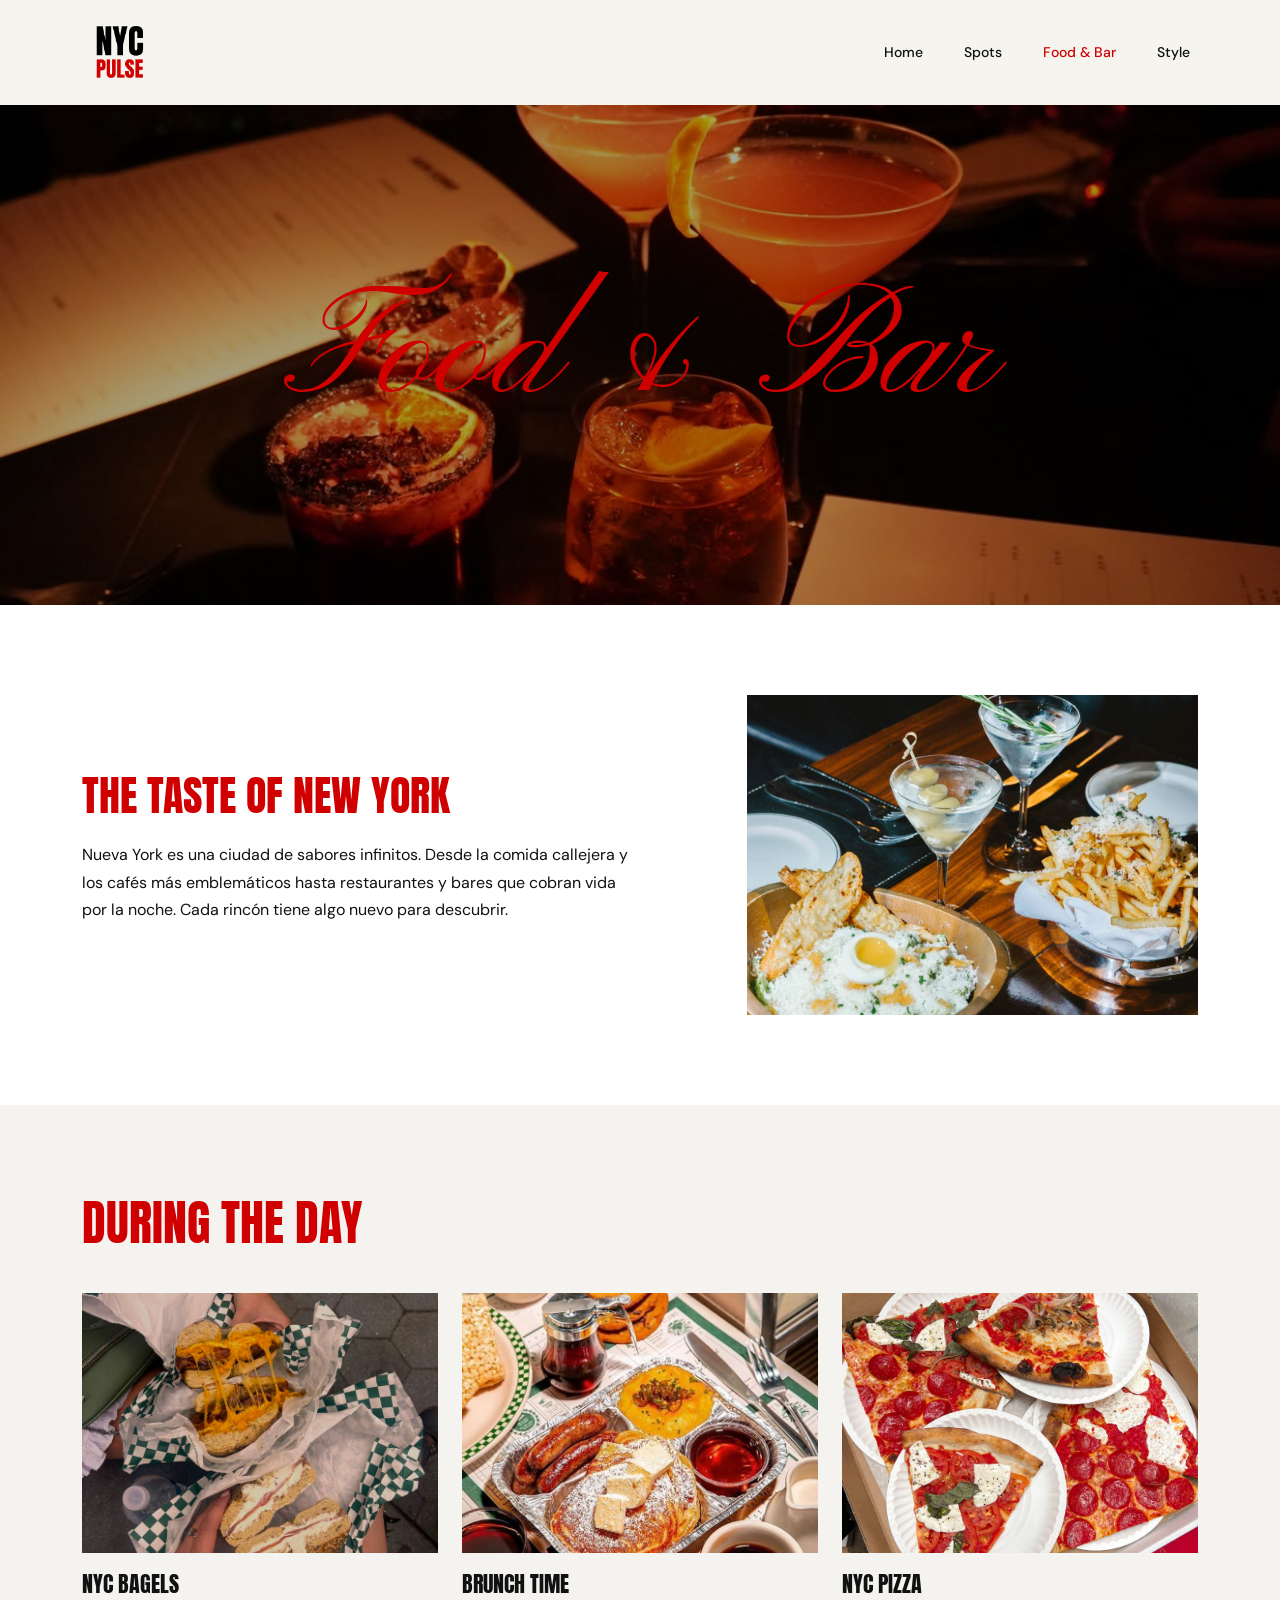
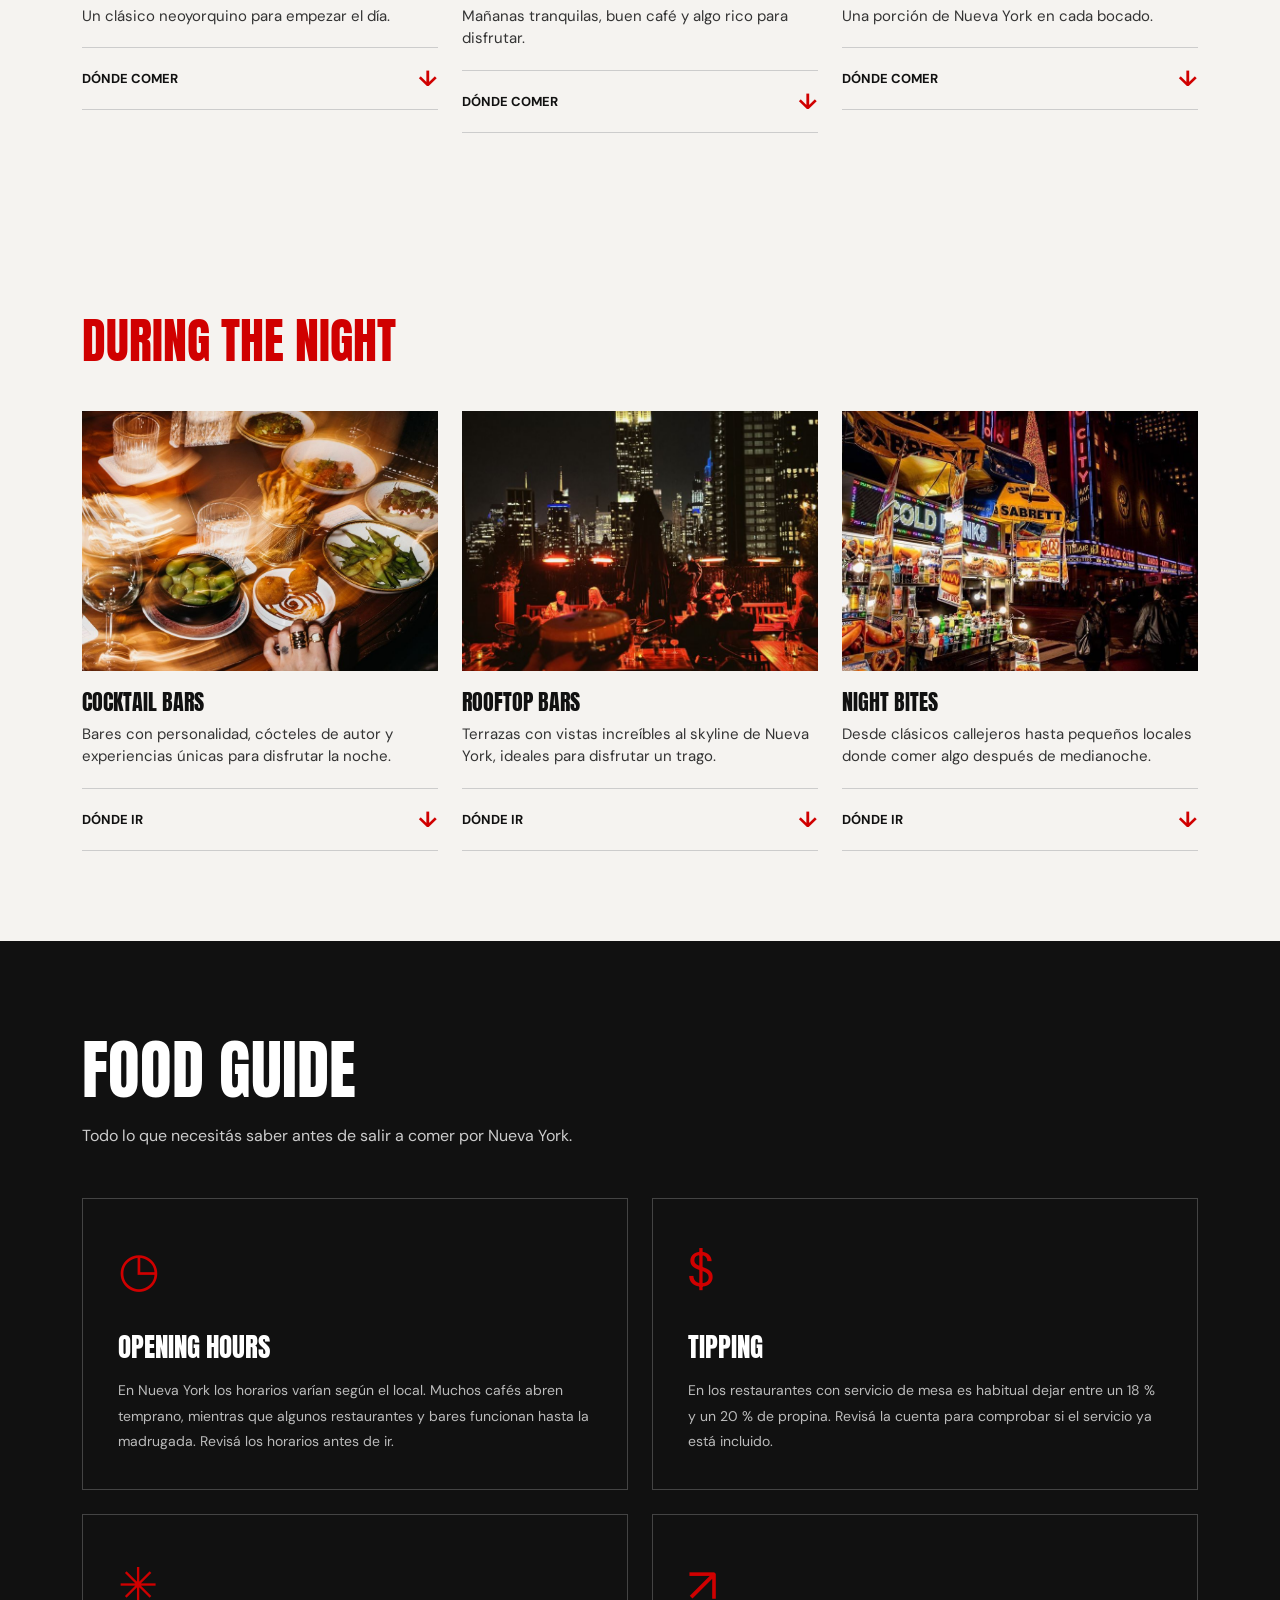
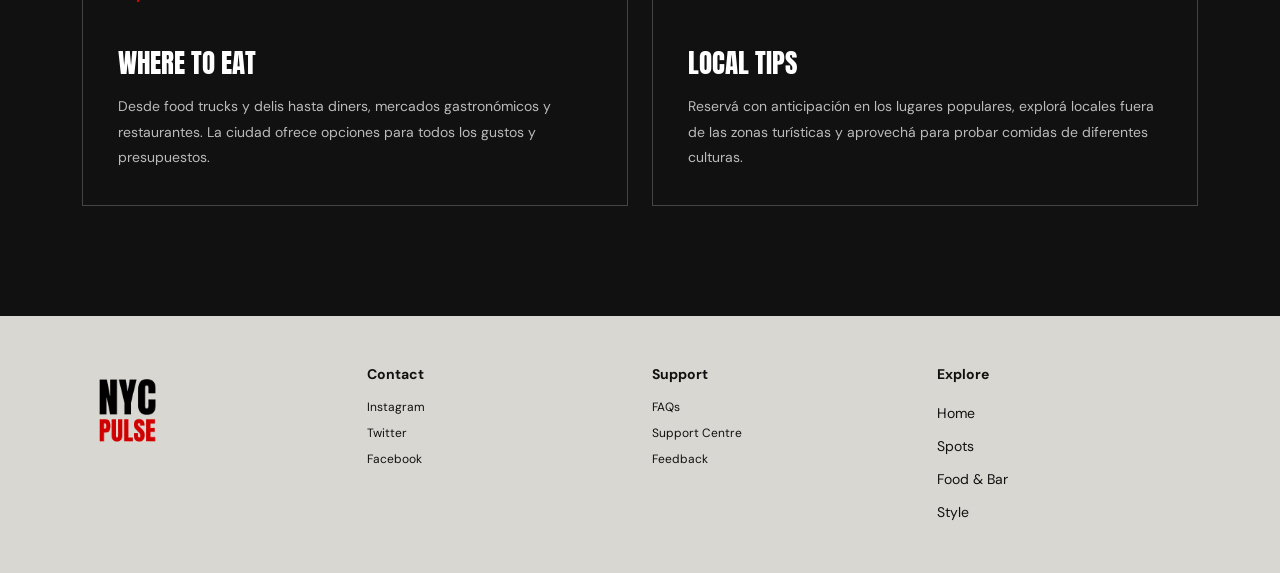
==== food.html @ 11e3bde0 "Primera versión de NYC PULSE 2." ====
<!DOCTYPE html>
<html lang="es">
<head>
    <meta charset="UTF-8">
    <meta name="viewport" content="width=device-width, initial-scale=1.0">
    <title>NYC PULSE | Food & Bar</title>
    
<link
  href="https://cdn.jsdelivr.net/npm/bootstrap@5.3.3/dist/css/bootstrap.min.css"
  rel="stylesheet">

<link rel="preconnect" href="https://fonts.googleapis.com">
<link rel="preconnect" href="https://fonts.gstatic.com" crossorigin>
<link href="https://fonts.googleapis.com/css2?family=Anton&family=DM+Sans:wght@400;500;600;700&family=Pinyon+Script&display=swap" rel="stylesheet">

<link rel="stylesheet" href="css/style.css">

</head>
<body>
    

<header>
    <nav class="navbar navbar-expand-lg navbar-light navbar-nyc">
        <div class="container">

            
            <a class="navbar-brand" href="index.html">
                <img src="imagenes/nyc-logo.png" alt="NYC PULSE" class="logo-nyc">
            </a>

        
            <button class="navbar-toggler" type="button"
                data-bs-toggle="collapse"
                data-bs-target="#menuNYC"
                aria-controls="menuNYC"
                aria-expanded="false"
                aria-label="Abrir menú">

                <span class="navbar-toggler-icon"></span>
            </button>

            
            <div class="collapse navbar-collapse" id="menuNYC">

                <ul class="navbar-nav ms-auto">

                    <li class="nav-item">
                        <a class="nav-link" href="index.html">Home</a>
                    </li>

                    <li class="nav-item">
                      <a class="nav-link" href="spots.html">Spots</a>
                    </li>

                    <li class="nav-item">
                        <a class="nav-link active" aria-current="page" href="food.html">Food & Bar</a>
                    </li>

                    <li class="nav-item">
                        <a class="nav-link" href="style.html">Style</a>
                    </li>

                </ul>

            </div>

        </div>
    </nav>
</header>

<main>
    
<section class="hero-food">

    <div class="hero-food-contenido">

    <h1>Food & Bar</h1>

</div>


</section>

<section class="intro-food">

    <div class="container">

        <div class="row align-items-center">

        
            <div class="col-12 col-md-7">

            
                <h2>THE TASTE OF NEW YORK</h2>

                <p>
                    Nueva York es una ciudad de sabores infinitos.
                    Desde la comida callejera y los cafés más emblemáticos
                    hasta restaurantes y bares que cobran vida por la noche.
                    Cada rincón tiene algo nuevo para descubrir.
                </p>

            </div>

            
            <div class="col-12 col-md-5">

                <img
                    src="imagenes/intro-food.jpg"
                    alt="Gastronomía de Nueva York"
                    class="img-fluid intro-food-imagen"
                >

            </div>

        </div>

    </div>

</section>

<section class="food-dia" id="during-the-day">

    <div class="container">

        <h2>DURING THE DAY</h2>

        <div class="row g-4">

    
            <div class="col-12 col-md-4">
                <article class="food-card">

                    <img src="imagenes/bagels.jpg"
                         alt="Bagel de Nueva York">

                    <h3>NYC BAGELS</h3>

                    <p>Un clásico neoyorquino para empezar el día.</p>
                    <details class="food-desplegable">

                   <summary>
                    DÓNDE COMER
                   <span class="food-flecha">↓</span>
                   </summary>

    <ul>
    <li>
        <a href="spots.html?lat=40.7226&lng=-73.9885#mapa-spots">
            Russ & Daughters
        </a>
    </li>

    <li>
        <a href="spots.html?lat=40.7563&lng=-73.9708#mapa-spots">
            Ess-a-Bagel
        </a>
    </li>

    <li>
        <a href="spots.html?lat=40.7281&lng=-73.9819#mapa-spots">
            Tompkins Square Bagels
        </a>
    </li>
    </ul>

</details>

                </article>
            </div>

        
            <div class="col-12 col-md-4">
                <article class="food-card">

                    <img src="imagenes/brunch.jpg"
                         alt="Brunch en Nueva York">

                    <h3>BRUNCH TIME</h3>

                    <p>Mañanas tranquilas, buen café y algo rico para disfrutar.</p>
                    <details class="food-desplegable">

    <summary>
        DÓNDE COMER
        <span class="food-flecha">↓</span>
    </summary>

    <ul>
    <li>
        <a href="spots.html?lat=40.7141&lng=-73.9874#mapa-spots">
            Clinton St. Baking Company
        </a>
    </li>

    <li>
        <a href="spots.html?lat=40.7229&lng=-73.9973#mapa-spots">
            Jack's Wife Freda
        </a>
    </li>

    <li>
        <a href="spots.html?lat=40.7744&lng=-73.9634#mapa-spots">
            Sarabeth's
        </a>
    </li>
</ul>    

</details>

                </article>
            </div>

            
            <div class="col-12 col-md-4">
                <article class="food-card">

                    <img src="imagenes/food-home.jpg"
                         alt="Pizza de Nueva York">

                    <h3>NYC PIZZA</h3>

                    <p>Una porción de Nueva York en cada bocado.</p>
                    <details class="food-desplegable">

    <summary>
        DÓNDE COMER
        <span class="food-flecha">↓</span>
    </summary>

    <ul>
    <li>
        <a href="spots.html?lat=40.7306&lng=-74.0021#mapa-spots">
            Joe's Pizza
        </a>
    </li>

    <li>
        <a href="spots.html?lat=40.7231&lng=-73.9945#mapa-spots">
            Prince Street Pizza
        </a>
    </li>

    <li>
        <a href="spots.html?lat=40.6818&lng=-73.9968#mapa-spots">
            Lucali
        </a>
    </li>
</ul>

</details>

                </article>
            </div>

        </div>

    </div>

</section>

<section class="food-noche">

    <div class="container">

        <h2>DURING THE NIGHT</h2>

        <div class="row g-4">

        
            <div class="col-12 col-md-4">
                <article class="food-card">

                    <img src="imagenes/coctel.jpg"
                         alt="Bar de cócteles en Nueva York">

                    <h3>COCKTAIL BARS</h3>

                    <p>Bares con personalidad, cócteles de autor
                        y experiencias únicas para disfrutar la noche.</p>
                        <details class="food-desplegable">
    <summary>
        DÓNDE IR
        <span class="food-flecha">↓</span>
    </summary>

    <ul>
        <li>
            <a href="spots.html?lat=40.7258&lng=-73.9847#mapa-spots">
                Death & Co
            </a>
        </li>

        <li>
            <a href="spots.html?lat=40.7336&lng=-74.0063#mapa-spots">
                Employees Only
            </a>
        </li>

        <li>
            <a href="spots.html?lat=40.7188&lng=-73.9905#mapa-spots">
                Attaboy
            </a>
        </li>
    </ul>
</details>

                </article>
            </div>

            
            <div class="col-12 col-md-4">
                <article class="food-card">

                    <img src="imagenes/rooftop.jpg"
                         alt="Rooftop de Nueva York">

                    <h3>ROOFTOP BARS</h3>

                    <p>Terrazas con vistas increíbles al skyline
                        de Nueva York, ideales para disfrutar un trago.</p>
                        <details class="food-desplegable">
    <summary>
        DÓNDE IR
        <span class="food-flecha">↓</span>
    </summary>

    <ul>
        <li>
            <a href="spots.html?lat=40.7442&lng=-73.9887#mapa-spots">
                230 Fifth
            </a>
        </li>

        <li>
            <a href="spots.html?lat=40.7645&lng=-73.9950#mapa-spots">
                The Press Lounge
            </a>
        </li>

        <li>
            <a href="spots.html?lat=40.7221&lng=-73.9598#mapa-spots">
                Westlight
            </a>
        </li>
    </ul>
</details>

                </article>
            </div>

        
            <div class="col-12 col-md-4">
                <article class="food-card">

                    <img src="imagenes/foodnight.jpg"
                         alt="Comida nocturna en Nueva York">

                    <h3>NIGHT BITES</h3>

                    <p>Desde clásicos callejeros hasta pequeños locales
                        donde comer algo después de medianoche.</p>
                        <details class="food-desplegable">
    <summary>
        DÓNDE IR
        <span class="food-flecha">↓</span>
    </summary>

    <ul>
        <li>
            <a href="spots.html?lat=40.7223&lng=-73.9874#mapa-spots">
                Katz's Delicatessen
            </a>
        </li>

        <li>
            <a href="spots.html?lat=40.7290&lng=-73.9861#mapa-spots">
                Veselka
            </a>
        </li>

        <li>
            <a href="spots.html?lat=40.7641&lng=-73.9895#mapa-spots">
                Empanada Mama
            </a>
        </li>
    </ul>
</details>

                </article>
            </div>

        </div>

    </div>

</section>

<section class="food-guia">

    <div class="container">
        <h2>FOOD GUIDE</h2>

        <p class="food-guia-intro">
            Todo lo que necesitás saber antes de salir a comer
            por Nueva York.
        </p>

        <div class="row g-4">

            
            <div class="col-12 col-md-6">
                <article class="food-guia-card">

                    <span class="food-guia-icono">◷</span>

                    <h3>OPENING HOURS</h3>

                    <p>
                        En Nueva York los horarios varían según el local.
                        Muchos cafés abren temprano, mientras que algunos
                        restaurantes y bares funcionan hasta la madrugada.
                        Revisá los horarios antes de ir.
                    </p>

                </article>
            </div>

            
            <div class="col-12 col-md-6">
                <article class="food-guia-card">

                    <span class="food-guia-icono">$</span>

                    <h3>TIPPING</h3>

                    <p>
                        En los restaurantes con servicio de mesa es habitual
                        dejar entre un 18 % y un 20 % de propina.
                        Revisá la cuenta para comprobar si el servicio
                        ya está incluido.
                    </p>

                </article>
            </div>

            
            <div class="col-12 col-md-6">
                <article class="food-guia-card">

                    <span class="food-guia-icono">✳</span>

                    <h3>WHERE TO EAT</h3>

                    <p>
                        Desde food trucks y delis hasta diners,
                        mercados gastronómicos y restaurantes.
                        La ciudad ofrece opciones para todos
                        los gustos y presupuestos.
                    </p>

                </article>
            </div>

            
            <div class="col-12 col-md-6">
                <article class="food-guia-card">

                    <span class="food-guia-icono">↗</span>

                    <h3>LOCAL TIPS</h3>

                    <p>
                        Reservá con anticipación en los lugares populares,
                        explorá locales fuera de las zonas turísticas
                        y aprovechá para probar comidas de diferentes
                        culturas.
                    </p>

                </article>
            </div>

        </div>

    </div>

</section>

</main>

<footer class="footer-nyc">

    <div class="container">

        <div class="row">

        
            <div class="col-12 col-md-3">
                <img src="imagenes/nyc-logo.png"
                     alt="NYC PULSE"
                     class="footer-logo">
            </div>
        
            
            <div class="col-6 col-md-3">
                <h4>Contact</h4>
                <p>
                <a href="https://www.instagram.com/"
                 target="_blank"
                 rel="noopener noreferrer">Instagram</a>
                </p>
                <p>Twitter</p>
                <p>Facebook</p>
            </div>

            
            <div class="col-6 col-md-3">
                <h4>Support</h4>
                <p>FAQs</p>
                <p>Support Centre</p>
                <p>Feedback</p>
            </div>
            <div class="col-6 col-md-3">

                <h4>Explore</h4>

                <nav class="footer-menu">
                    <a href="index.html">Home</a>
                    <a href="spots.html">Spots</a>
                    <a href="food.html">Food & Bar</a>
                    <a href="style.html">Style</a>
                </nav>

            </div>

        </div>


</footer>
<script src="https://cdn.jsdelivr.net/npm/bootstrap@5.3.3/dist/js/bootstrap.bundle.min.js"></script>
<script>
function marcarBarrio(latitud, longitud) {
    const mapa = document.getElementById('mapa-nyc');

    mapa.src = 'https://maps.google.com/maps?q='
        + latitud + ',' + longitud
        + '&z=13&output=embed';
}
</script>
</body>
</html>
---- css/style.css ----
:root {
    --rojo: #D00000;
    --negro: #111111;
    --blanco: #F5F4EF;
    --gris: #777777;
}



body {
    background-color: var(--blanco);
    color: var(--negro);
    margin: 0;
    padding: 0;
    font-family: 'DM Sans', sans-serif;
}


h1, h2, h3 {
    font-family: 'Anton', sans-serif;
    text-transform: uppercase;
}

.titulo-script {
    font-family: 'Pinyon Script', cursive;
    font-weight: 400;
}


p {
    font-family: 'DM Sans', sans-serif;
}


.navbar-nyc {
    background-color: var(--blanco);
    padding: 10px 0;
}



.logo-nyc {
    width: 75px;
    height: auto;
    display: block;
}



.navbar-nyc .nav-link {
    font-family: 'DM Sans', sans-serif;
    font-size: 14px;
    font-weight: 500;
    color: var(--negro);
    margin-left: 25px;
}



.navbar-nyc .nav-link.active {
    color: var(--rojo);
}



.navbar-nyc .nav-link:hover {
    color: var(--rojo);
}


.hero-home {
    width: 100%;
    height: 500px;
    overflow: hidden;
    position: relative;
}

.hero-imagen {
    width: 100%;
    height: 100%;
    object-fit: cover;
    display: block;
}


.hero-titulo {
    position: absolute;
    top: 50%;
    left: 50%;
    transform: translate(-50%, -50%);

    font-family: 'Pinyon Script', cursive;
    font-size: clamp(65px, 12vw, 180px);
    font-weight: 400;
    text-transform: none;

    color: var(--rojo);
    white-space: nowrap;
    margin: 0;
    z-index: 2;
}


.intro-home {
    background-color: #F5F4EF;
    padding: 60px 0;
}

.intro-titulo {
    font-family: 'Anton', sans-serif;
    color: var(--rojo);
    font-size: clamp(42px, 5vw, 76px);
    line-height: 1.05;
    letter-spacing: -1px;
    margin-bottom: 30px;
}


.intro-subtitulo {
    color: #111111;
    font-size: 24px;
}

.intro-texto {
    color: #111111;
    font-size: 16px;
}


.explore-home {
    padding: 70px 0 100px;
    background-color: var(--blanco);
}



.explore-titulo {
    font-family: 'Anton', sans-serif;
    font-size: clamp(40px, 5vw, 70px);
    color: var(--rojo);
    text-align: center;
    margin-bottom: 40px;
}



.explore-card {
    display: block;
    position: relative;
    width: 100%;
    height: 350px;
    overflow: hidden;
    text-decoration: none;
}



.explore-card img {
    width: 100%;
    height: 100%;
    object-fit: cover;
    display: block;
    transition: transform 0.4s ease;
}



.explore-card::after {
    content: "";
    position: absolute;
    inset: 0;
    background: linear-gradient(
        to top,
        rgba(0, 0, 0, 0.65),
        transparent 65%
    );
}



.explore-info {
    position: absolute;
    bottom: 20px;
    left: 20px;
    right: 20px;
    z-index: 2;
    color: white;
}

.explore-info h3 {
    font-family: 'Anton', sans-serif;
    font-size: 30px;
    color: white;
    margin-bottom: 5px;
}

.explore-info span {
    font-family: 'DM Sans', sans-serif;
    font-size: 14px;
    color: white;
}



.explore-card:hover img {
    transform: scale(1.05);
}



.footer-nyc {
    background-color: #D9D7D2;
    color: #111111;
    padding: 50px 0;
}




.footer-logo {
    width: 90px;
    height: auto;
    display: block;
}



.footer-nyc h4 {
    font-family: 'DM Sans', sans-serif;
    font-size: 14px;
    font-weight: 700;
    color: #111111;
    margin-bottom: 15px;
    text-transform: none;
}



.footer-nyc p {
    font-family: 'DM Sans', sans-serif;
    font-size: 12px;
    color: #111111;
    margin-bottom: 8px;
}

.footer-nyc .footer-menu {
    display: flex;
    flex-direction: column;
    align-items: flex-start;
    gap: 12px;
    margin-top: 20px;
}

.footer-nyc .footer-menu a {
    display: block;
    color: #111;
    text-decoration: none;
    font-family: 'DM Sans', sans-serif;
    font-size: 14px;
    transition: color 0.3s ease;
}

.footer-nyc .footer-menu a:hover {
    color: #d00000;
}



@media (max-width: 767px) {

    

    .hero-home {
        height: 300px;
    }

    .hero-titulo {
        font-size: clamp(55px, 15vw, 90px);
        white-space: nowrap;
    }

    

    .intro-home {
        padding: 40px 0;
    }

    .intro-titulo {
        margin-bottom: 20px;
    }


    .explore-home {
        padding: 35px 0 60px;
    }

    .explore-titulo {
        margin-bottom: 25px;
    }

    .explore-card {
        height: 300px;
    }
}



@media (max-width: 767px) {

    .footer-nyc {
        padding: 35px 20px 40px;
    }

    .footer-logo {
        margin-left: -12px;
        margin-bottom: 25px;
    }


.footer-nyc .row > div:not(:first-child) {
    width: 33.333%;
    flex: 0 0 33.333%;
}

.footer-nyc h4 {
    font-size: 13px;
}

.footer-nyc p,
.footer-nyc .footer-menu a {
    font-size: 11px;
    overflow-wrap: break-word;
}

.footer-nyc .footer-menu {
    gap: 12px;
}

}

.footer-nyc p a {
    color: inherit;
    text-decoration: none;
}

.footer-nyc p a:hover {
    color: var(--rojo);
}


.iconicos {
    padding: 80px 0;
    background-color: var(--blanco);
}

.iconicos-titulo {
    font-family: 'Anton', sans-serif;
    font-size: 64px;
    color: var(--rojo);
    line-height: 1;
    margin-bottom: 10px;
}

.iconicos-subtitulo {
    font-family: 'DM Sans', sans-serif;
    font-size: 18px;
    color: var(--negro);
    margin-bottom: 40px;
}



@media (max-width: 768px) {
    .iconicos {
        padding: 50px 0;
    }

    .iconicos-titulo {
        font-size: 42px;
    }

    .iconicos-subtitulo {
        font-size: 16px;
    }
}


.iconicos-card {
    width: 100%;
}

.iconicos-imagen {
    width: 100%;
    aspect-ratio: 4 / 5;
    height: auto;
    object-fit: cover;
    display: block;
    margin-bottom: 12px;
}

.iconicos-card h3 {
    font-family: 'DM Sans', sans-serif;
    font-size: 17px;
    font-weight: 700;
    color: var(--negro);
    margin-bottom: 5px;
}

.iconicos-card p {
    font-family: 'DM Sans', sans-serif;
    font-size: 14px;
    line-height: 1.5;
    color: var(--negro);
    margin-bottom: 0;
}



@media (max-width: 768px) {
    .iconicos-imagen {
        height: 300px;
    }

    .iconicos-card h3 {
        font-size: 16px;
    }
}


.secretos {
    padding: 20px 0 100px;
    background-color: var(--blanco);
}



@media (max-width: 768px) {
    .secretos {
        padding: 20px 0 60px;
    }
}


.barrios {
    padding: 80px 0 100px;
    background-color: #ffffff;
}

.barrios-etiqueta {
    font-family: 'DM Sans', sans-serif;
    font-size: 14px;
    margin-bottom: 10px;
    text-transform: uppercase;
}

.barrios-titulo {
    font-family: 'Anton', sans-serif;
    font-size: 48px;
    color: #d00000;
    text-transform: uppercase;
    margin-bottom: 15px;
}

.barrios-subtitulo {
    font-family: 'DM Sans', sans-serif;
    font-size: 18px;
    margin-bottom: 40px;
}



.barrio-card img {
    width: 100%;
    height: 220px;
    object-fit: cover;
    display: block;
}

.barrio-card h3 {
    font-family: 'DM Sans', sans-serif;
    font-size: 18px;
    font-weight: 700;
    margin-top: 15px;
    margin-bottom: 5px;
}

.barrio-card p {
    font-family: 'DM Sans', sans-serif;
    font-size: 14px;
    margin-bottom: 0;
}



@media (max-width: 768px) {

    .barrios {
        padding: 60px 0;
    }

    .barrios-titulo {
        font-size: 36px;
    }

    .barrio-card img {
        height: 180px;
    }

    .barrio-card p {
    font-size: 13px;
    line-height: 1.5;
}

}


.barrio-card h3 {
    display: flex;
    justify-content: space-between;
    align-items: center;
    width: 100%;
}

.barrio-flecha {
    display: inline-block;
    margin-left: auto;
    font-size: 22px;
    color: #d00000;
    transition: transform 0.3s ease;
}

.barrio-card:hover .barrio-flecha {
    transform: translateX(6px);
}



.mapa-spots {
    padding: 90px 0;
    background-color: #f5f3f0;
}

.mapa-titulo {
    font-family: 'Anton', sans-serif;
    font-size: 48px;
    text-align: left;
    color: #d00000;
    margin-bottom: 50px;
}


.mapa-contenedor {
    width: 100%;
    height: 450px;
    overflow: hidden;
}

.mapa-contenedor iframe {
    width: 100%;
    height: 100%;
    border: none;
}



.mapa-info {
    padding: 10px 20px;
}

.mapa-info h3 {
    font-family: 'Anton', sans-serif;
    font-size: 24px;
    color: #d00000;
    margin-bottom: 15px;
}

.mapa-info ul {
    list-style: none;
    padding: 0;
    margin-bottom: 30px;
}

.mapa-info li {
    font-family: 'DM Sans', sans-serif;
    font-size: 15px;
    color: #111;
    padding: 7px 0;
    border-bottom: 1px solid #ddd;
}



.mapa-info li a {
    font-family: 'DM Sans', sans-serif;
    font-size: 15px;
    color: #111;
    text-decoration: none;
    display: block;
    transition: color 0.3s ease;
}



.mapa-info li a:hover {
    color: #d00000;
    cursor: pointer;
}



html {
    scroll-behavior: smooth;
}


.hero-food {
    width: 100%;
    height: 500px;
    background-image: url('../imagenes/bar.jpg');
    background-size: cover;
    background-position: center;
    display: flex;
    align-items: center;
    position: relative;
}



.hero-food::before {
    content: "";
    position: absolute;
    inset: 0;
    background-color: rgba(0, 0, 0, 0.35);
}



.hero-food .container {
    position: relative;
    z-index: 1;
}

.hero-food-contenido {
    max-width: 600px;
    color: white;
}

.hero-food-subtitulo {
    font-family: 'DM Sans', sans-serif;
    font-size: 14px;
    letter-spacing: 2px;
}

.hero-food h1 {
    position: absolute;
    top: 50%;
    left: 50%;
    transform: translate(-50%, -50%);

    font-family: 'Pinyon Script', cursive;
    font-size: clamp(65px, 12vw, 180px);
    font-weight: 400;
    text-transform: none;

    color: var(--rojo);
    white-space: nowrap;
    margin: 0;
    z-index: 2;
}

.hero-food p {
    font-family: 'DM Sans', sans-serif;
    font-size: 18px;
    line-height: 1.6;
}
/* FOOD & BAR - RESPONSIVE */

@media (max-width: 767px) {
    .hero-food {
        height: 300px;
    }
}


.intro-food {
    padding: 90px 0;
    background-color: #ffffff;
}

.intro-food-subtitulo {
    display: block;
    font-family: 'DM Sans', sans-serif;
    font-size: 12px;
    letter-spacing: 2px;
    color: #d00000;
    margin-bottom: 15px;
}

.intro-food h2 {
    font-family: 'Anton', sans-serif;
    font-size: 42px;
    color:#d00000;
    margin-bottom: 20px;
}

.intro-food p {
    font-family: 'DM Sans', sans-serif;
    font-size: 16px;
    line-height: 1.7;
    max-width: 550px;
}

.intro-food-imagen {
    width: 100%;
    height: 320px;
    object-fit: cover;
}



.food-dia {
    padding: 90px 0;
    background-color: #f5f3f0;
}



.food-seccion-subtitulo {
    display: block;
    font-family: 'DM Sans', sans-serif;
    font-size: 12px;
    letter-spacing: 2px;
    color: #d00000;
    margin-bottom: 12px;
}



.food-dia h2 {
    font-family: 'Anton', sans-serif;
    font-size: 48px;
    color: #d00000;
    margin-bottom: 40px;
}



.food-card {
    width: 100%;
}

.food-card img {
    width: 100%;
    height: 260px;
    object-fit: cover;
    display: block;
}



.food-card h3 {
    font-family: 'Anton', sans-serif;
    font-size: 22px;
    color: #111;
    margin-top: 18px;
    margin-bottom: 8px;
}



.food-card p {
    font-family: 'DM Sans', sans-serif;
    font-size: 15px;
    line-height: 1.5;
    color: #333;
}


.food-desplegable {
    margin-top: 20px;
    border-top: 1px solid #ccc;
    border-bottom: 1px solid #ccc;
}



.food-desplegable summary {
    display: flex;
    justify-content: space-between;
    align-items: center;
    padding: 14px 0;
    font-family: 'DM Sans', sans-serif;
    font-size: 13px;
    font-weight: 700;
    cursor: pointer;
    list-style: none;
}

.food-desplegable summary::-webkit-details-marker {
    display: none;
}



.food-flecha {
    color: #d00000;
    font-size: 22px;
    transition: transform 0.3s ease;
}



.food-desplegable[open] .food-flecha {
    transform: rotate(180deg);
}



.food-desplegable ul {
    list-style: none;
    padding: 0 0 15px;
    margin: 0;
}

.food-desplegable li {
    font-family: 'DM Sans', sans-serif;
    font-size: 14px;
    padding: 8px 0;
    color: #333;
}



.boton-food-mapa {
    display: inline-flex;
    align-items: center;
    justify-content: space-between;
    gap: 25px;
    margin-top: 15px;
    padding: 14px 22px;
    background-color: #d00000;
    color: white;
    font-family: 'DM Sans', sans-serif;
    font-size: 13px;
    font-weight: 700;
    text-decoration: none;
    transition: background-color 0.3s ease;
}

.boton-food-mapa:hover {
    background-color: #111;
    color: white;
}

.boton-food-mapa span {
    font-size: 20px;
}


.food-noche {
    padding: 90px 0;
    background-color: #f5f3f0;
}

.food-noche h2 {
    font-family: 'Anton', sans-serif;
    font-size: 48px;
    color: #d00000;
    margin-bottom: 40px;
}



.food-guia {
    padding: 90px 0 110px;
    background-color: #111;
    color: #fff;
}

.food-guia .food-seccion-subtitulo {
    color: #d00000;
}

.food-guia h2 {
    font-family: 'Anton', sans-serif;
    font-size: clamp(40px, 6vw, 65px);
    color: #fff;
    margin-bottom: 15px;
}

.food-guia-intro {
    font-family: 'DM Sans', sans-serif;
    font-size: 16px;
    color: #ccc;
    margin-bottom: 50px;
}



.food-guia-card {
    height: 100%;
    padding: 35px;
    border: 1px solid #444;
    transition: border-color 0.3s ease,
                transform 0.3s ease;
}

.food-guia-card:hover {
    border-color: #d00000;
    transform: translateY(-5px);
}



.food-guia-icono {
    display: block;
    font-family: 'DM Sans', sans-serif;
    font-size: 48px;
    color: #d00000;
    margin-bottom: 25px;
}



.food-guia-card h3 {
    font-family: 'Anton', sans-serif;
    font-size: 27px;
    color: #fff;
    margin-bottom: 15px;
}



.food-guia-card p {
    font-family: 'DM Sans', sans-serif;
    font-size: 14px;
    line-height: 1.8;
    color: #bbb;
    margin-bottom: 0;
}




.hero-style {
    width: 100%;
    height: 500px;
    position: relative;
    background-image: linear-gradient(
        rgba(0, 0, 0, 0.35),
        rgba(0, 0, 0, 0.35)
    ), url("../imagenes/style-hero1.jpg");

    background-size: cover;
    background-position: center;

    display: flex;
    align-items: center;
    padding: 0%;
}

.hero-style-contenido {
    max-width: 650px;
    color: white;
}

.hero-style-contenido span {
    font-family: 'DM Sans', sans-serif;
    font-size: 13px;
    letter-spacing: 3px;
}

.hero-style-contenido h1 {
   position: absolute;
    top: 50%;
    left: 50%;
    transform: translate(-50%, -50%);

    font-family: 'Pinyon Script', cursive;
    font-size: clamp(65px, 12vw, 180px);
    font-weight: 400;
    text-transform: none;

    color: var(--rojo);
    white-space: nowrap;
    margin: 0;
    z-index: 2;
    .hero-style {
    position: relative;
}
}

.hero-style-contenido p {
    font-family: 'DM Sans', sans-serif;
    font-size: 16px;
    line-height: 1.6;
    max-width: 420px;
}



@media (max-width: 767px) {

    .hero-style {
        height: 300px;
        min-height: 0;
        position: relative;
    }

    .hero-style-contenido h1 {
        position: absolute;
        top: 50%;
        left: 50%;
        transform: translate(-50%, -50%);
        margin: 0;
        z-index: 2;
    }

}

.intro-style {
    padding: 90px 0;
    background-color: #f5f3f0;
}



.style-seccion-subtitulo {
    display: block;
    font-family: 'DM Sans', sans-serif;
    font-size: 12px;
    font-weight: 600;
    letter-spacing: 2px;
    color: #d00000;
    margin-bottom: 25px;
}



.intro-style h2 {
    font-family: 'Anton', sans-serif;
    font-size: clamp(35px, 5vw, 55px);
    line-height: 1.1;
    color: #d00000;
    margin-bottom: 25px;
}



.intro-style p {
    font-family: 'DM Sans', sans-serif;
    font-size: 16px;
    line-height: 1.8;
    color: #333;
    max-width: 550px;
}



.style-intro-img {
    width: 100%;
    height: 320px;
    object-fit: cover;
    display: block;
}



.style-barrios {
    padding: 90px 0;
    background-color: #fff;
}

.style-barrios h2 {
    font-family: 'Anton', sans-serif;
    font-size: clamp(35px, 5vw, 55px);
    color:#d00000;
    margin-bottom: 40px;
}


.style-barrio-card {
    height: 100%;
}

.style-barrio-card img {
    width: 100%;
    height: 320px;
    object-fit: cover;
    display: block;
    margin-bottom: 22px;
    transition: filter 0.3s ease;
}

.style-barrio-card:hover img {
    filter: brightness(0.8);
}



.style-barrio-card h3 {
    font-family: 'Anton', sans-serif;
    font-size: 28px;
    color: #111;
    margin-bottom: 12px;
}



.style-barrio-card p {
    font-family: 'DM Sans', sans-serif;
    font-size: 14px;
    line-height: 1.8;
    color: #444;
    margin-bottom: 0;
}



.style-vintage {
    padding: 90px 0;
    background-color: #f5f3f0;
}


.style-vintage-img {
    width: 100%;
    height: 480px;
    object-fit: cover;
    object-position: center;
    display: block;
}


.style-vintage h2 {
    font-family: 'Anton', sans-serif;
    font-size: 42px;
    color: #d00000;
    margin-bottom: 20px;
}


.style-vintage-intro {
    font-family: 'DM Sans', sans-serif;
    font-size: 15px;
    line-height: 1.7;
    margin-bottom: 30px;
}


.style-vintage-item {
    display: flex;
    gap: 20px;
    padding: 18px 0;
    border-top: 1px solid #ccc;
}

.style-vintage-item > span {
    font-family: 'Anton', sans-serif;
    font-size: 22px;
    color: #d00000;
}

.style-vintage-item h3 {
    font-family: 'Anton', sans-serif;
    font-size: 22px;
    margin-bottom: 8px;
}

.style-vintage-item p {
    font-family: 'DM Sans', sans-serif;
    font-size: 14px;
    line-height: 1.6;
    color: #444;
    margin-bottom: 0;
}


.style-timeline {
    padding: 90px 0 110px;
    background-color: #fff;
}

.style-timeline h2 {
    font-family: 'Anton', sans-serif;
    font-size: clamp(35px, 5vw, 55px);
    color: #d00000;
    margin-bottom: 15px;
}

.style-timeline-intro {
    font-family: 'DM Sans', sans-serif;
    font-size: 16px;
    color: #444;
    margin-bottom: 60px;
}



.timeline-contenedor {
    display: flex;
    justify-content: space-between;
    position: relative;
    gap: 30px;
}



.timeline-contenedor::before {
    content: "";
    position: absolute;
    top: 25px;
    left: 12.5%;
    right: 12.5%;
    height: 2px;
    background-color: #ccc;
}



.timeline-item {
    flex: 1;
    text-align: center;
    position: relative;
}



.timeline-numero {
    width: 50px;
    height: 50px;
    border-radius: 50%;
    background-color: #111;
    color: #fff;

    display: flex;
    align-items: center;
    justify-content: center;

    font-family: 'Anton', sans-serif;
    font-size: 22px;

    margin: 0 auto 25px;
    position: relative;
    z-index: 2;

    transition: background-color 0.3s ease,
                transform 0.3s ease;
}


.timeline-item:hover .timeline-numero {
    background-color: #d00000;
    transform: scale(1.15);
}


.timeline-item h3 {
    font-family: 'Anton', sans-serif;
    font-size: 25px;
    color: #111;
    margin-bottom: 12px;
}



.timeline-item p {
    font-family: 'DM Sans', sans-serif;
    font-size: 14px;
    line-height: 1.7;
    color: #555;
    max-width: 230px;
    margin: 0 auto;
}



@media (max-width: 767px) {

    .timeline-contenedor {
        flex-direction: column;
        gap: 35px;
    }

    .timeline-contenedor::before {
        display: none;
    }

    .timeline-item {
        text-align: left;
    }

    .timeline-numero {
        margin: 0 0 15px;
    }

    .timeline-item p {
        margin: 0;
        max-width: 100%;
    }
}


.style-tips {
    padding: 90px 0 110px;
    background-color: #f5f3f0;
}

.style-tips h2 {
    font-family: 'Anton', sans-serif;
    font-size: clamp(35px, 5vw, 55px);
    color: #d00000;
    margin-bottom: 50px;
}



.style-tip-card {
    height: 100%;
    padding: 35px 25px;
    border-top: 2px solid #111;
    transition: border-color 0.3s ease;
}

.style-tip-card:hover {
    border-color: #d00000;
}



.style-tip-icono {
    display: block;
    font-size: 48px;
    color: #d00000;
    margin-bottom: 25px;
}


.style-tip-card h3 {
    font-family: 'Anton', sans-serif;
    font-size: 25px;
    color: #111;
    margin-bottom: 15px;
}


.style-tip-card p {
    font-family: 'DM Sans', sans-serif;
    font-size: 14px;
    line-height: 1.8;
    color: #444;
    margin-bottom: 0;
}

@media (max-width: 991px) {

    .navbar-nyc .navbar-collapse {
        position: fixed;
        top: 0;
        right: 0;
        left: auto;

        width: 280px;
        max-width: 85vw;
        height: 100dvh;

        background-color: var(--blanco);
        padding: 110px 30px 30px;
        margin: 0;

        z-index: 1050;
        box-shadow: -5px 0 20px rgba(0, 0, 0, 0.15);

        display: block;
        visibility: hidden;
        transform: translateX(100%);
        transition: transform 0.35s ease,
                    visibility 0.35s ease;
    }

    .navbar-nyc .navbar-collapse.show {
        visibility: visible;
        transform: translateX(0);
    }

    .navbar-nyc .navbar-toggler {
        position: relative;
        z-index: 1060;
    }

    .navbar-nyc .navbar-nav {
        flex-direction: column;
        align-items: flex-start;
    }

    .navbar-nyc .nav-link {
        margin-left: 0;
        padding: 15px 0;
        font-size: 17px;
    }
}
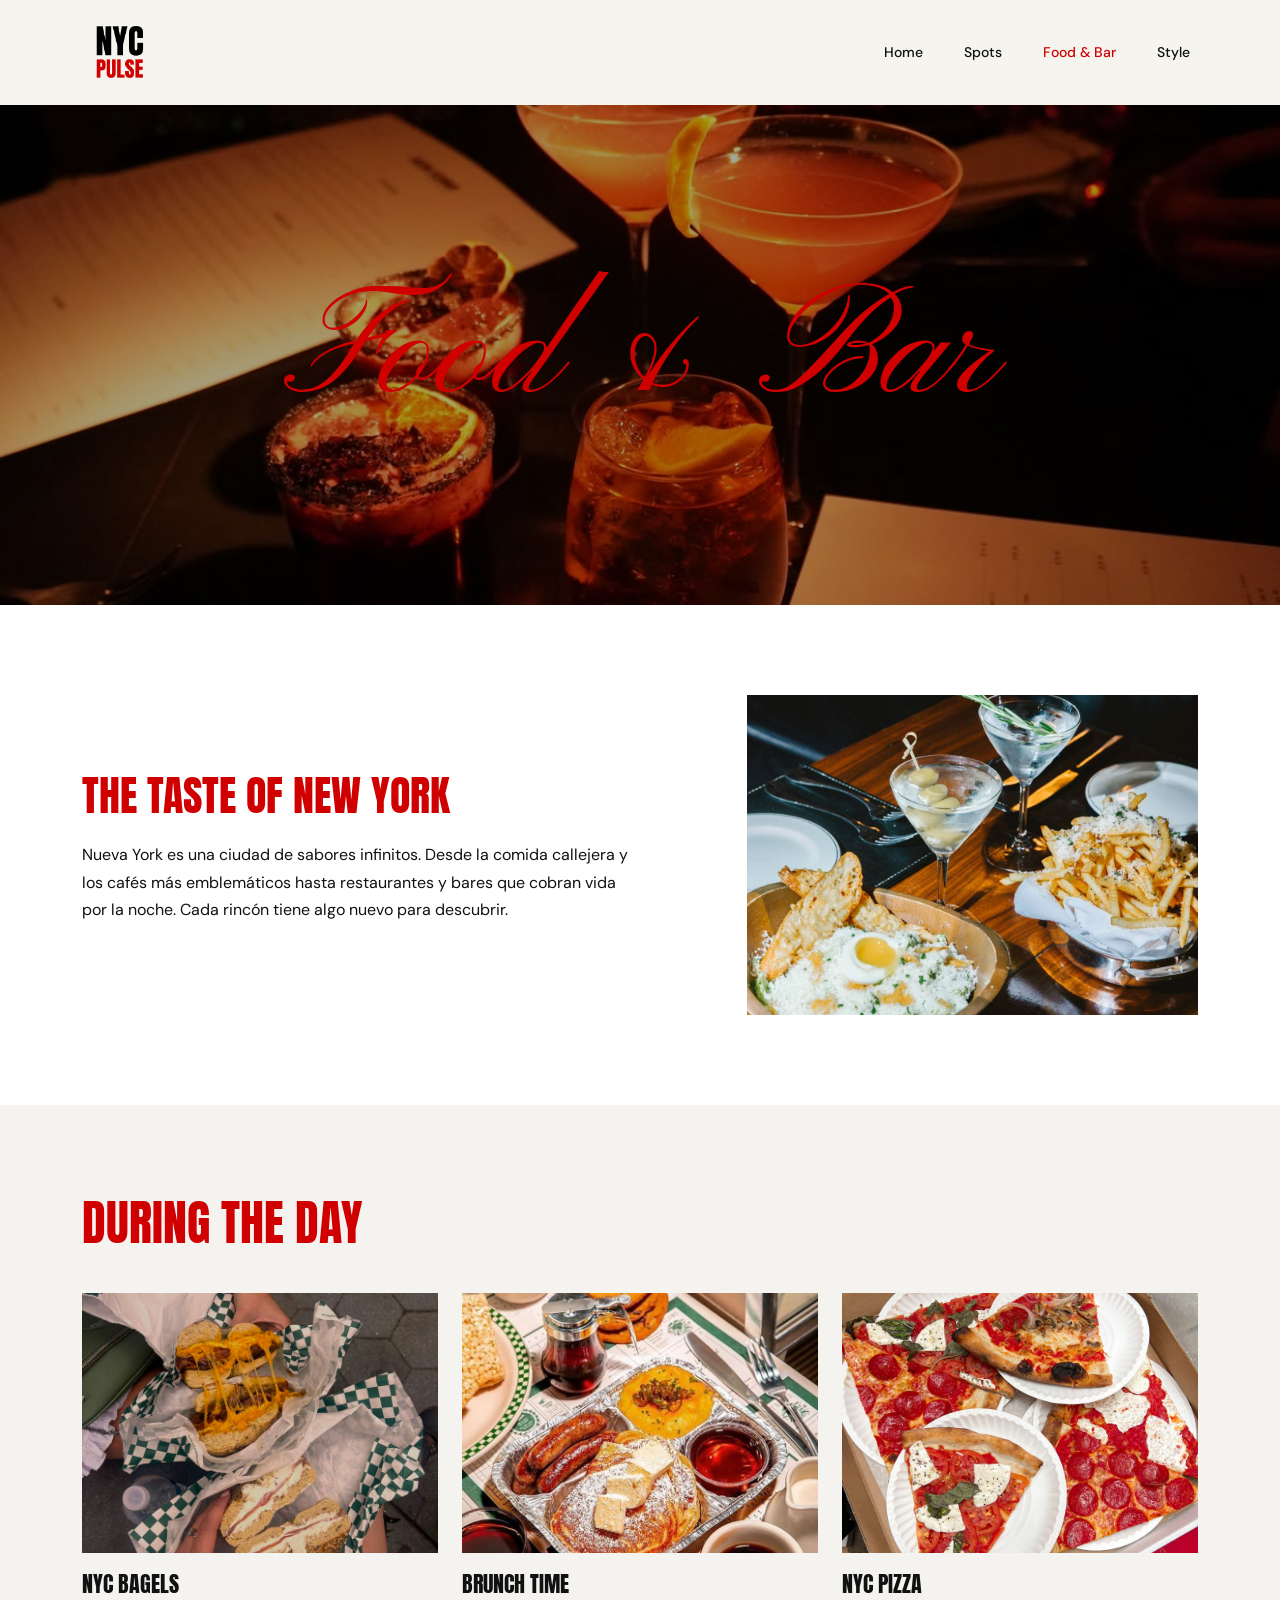
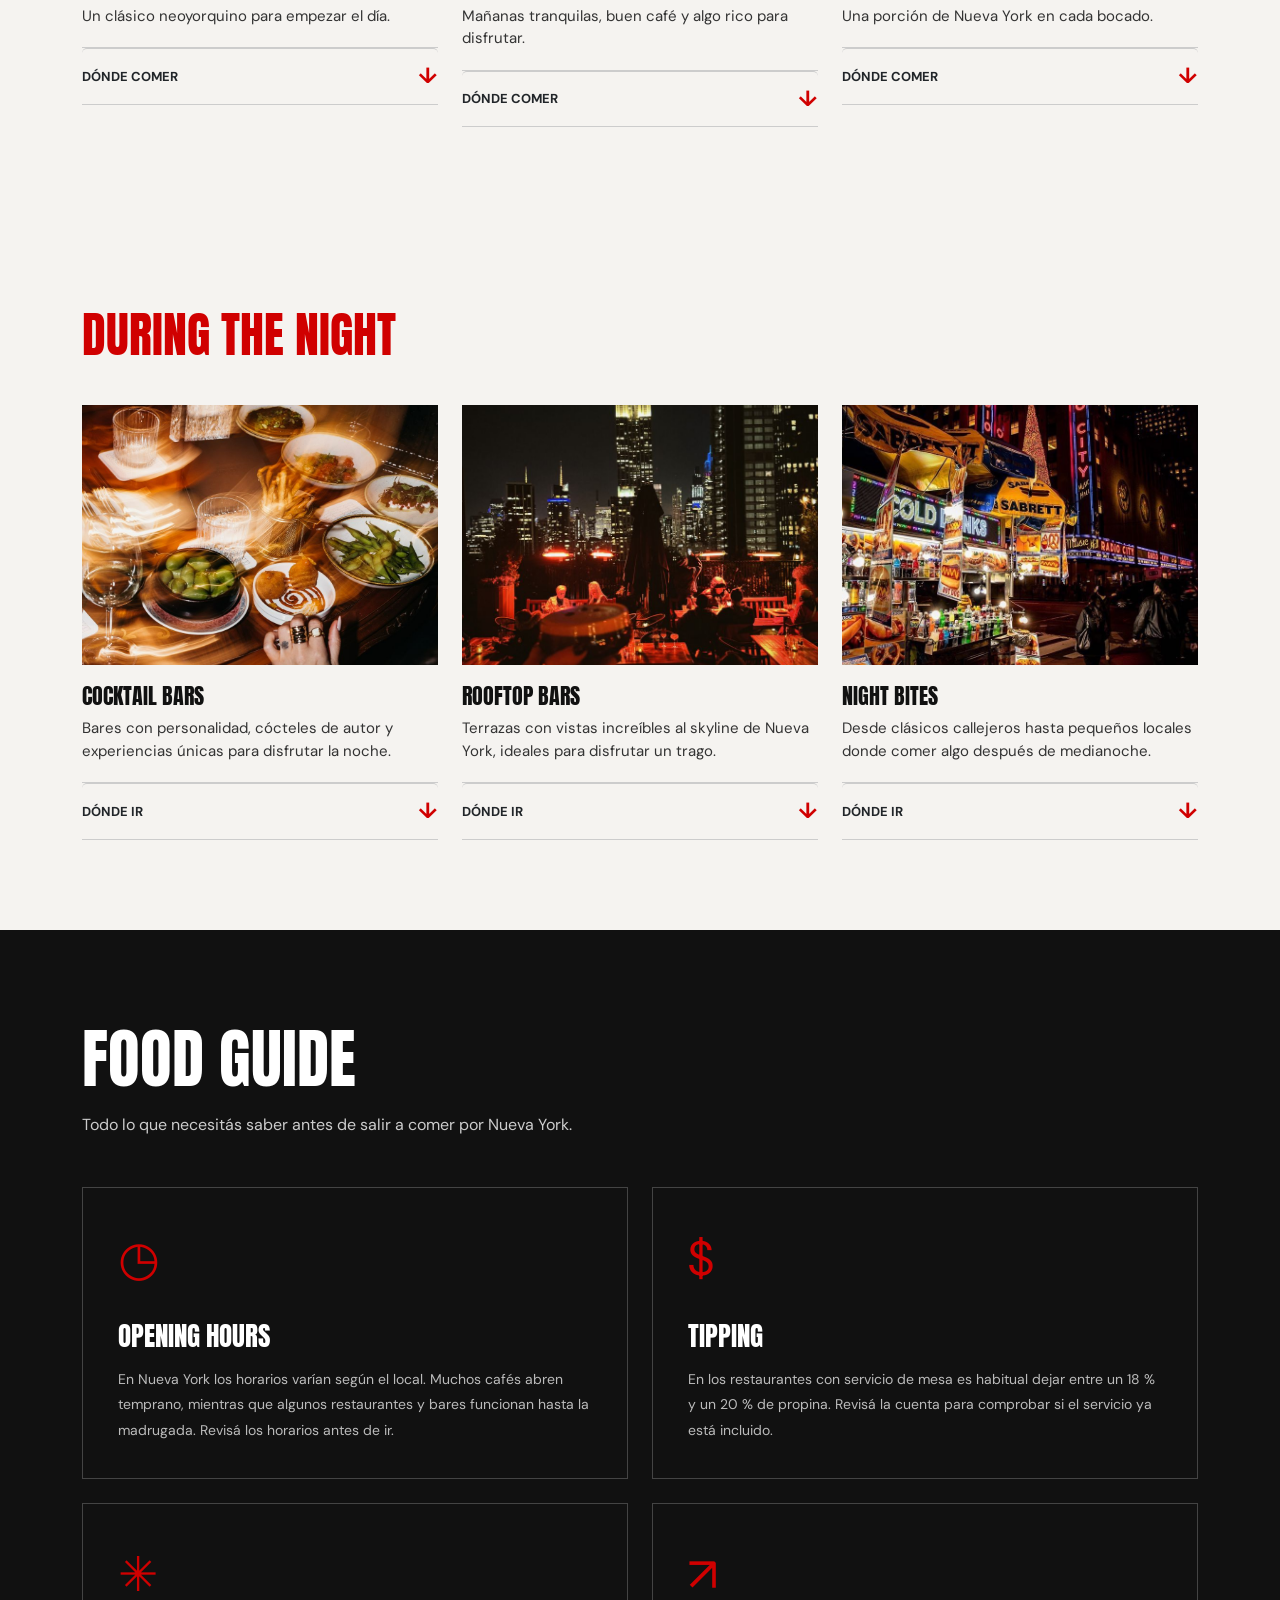
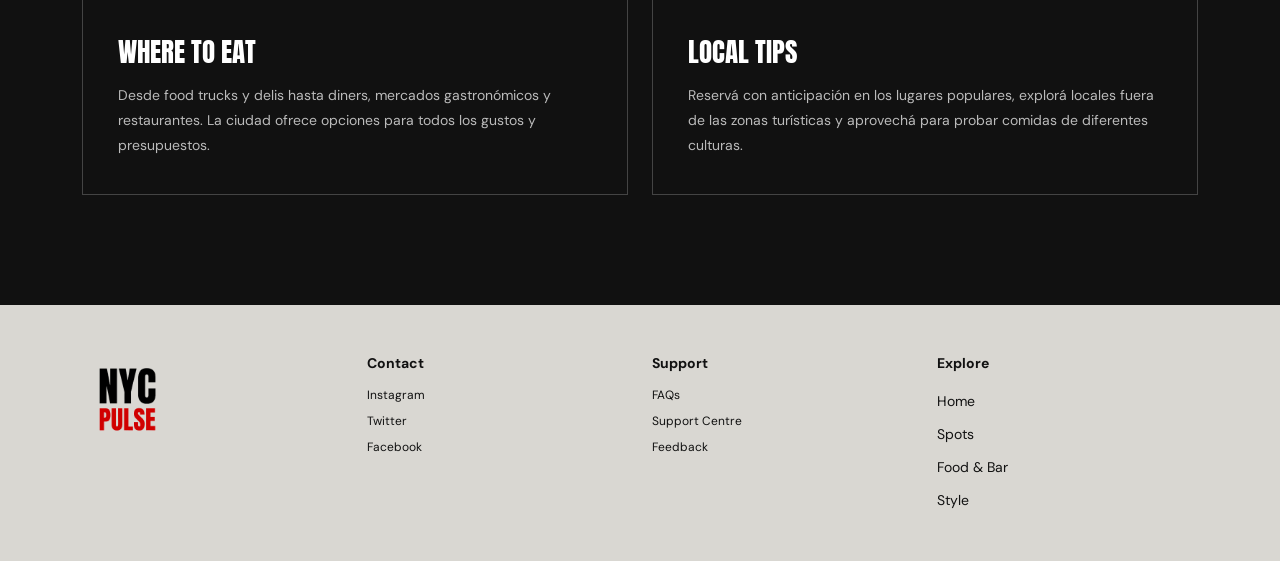
==== commit 07295727: "Actualización final" ====
--- a/food.html
+++ b/food.html
@@ -137,32 +137,48 @@
                     <h3>NYC BAGELS</h3>
 
                     <p>Un clásico neoyorquino para empezar el día.</p>
-                    <details class="food-desplegable">
-
-                   <summary>
-                    DÓNDE COMER
-                   <span class="food-flecha">↓</span>
-                   </summary>
-
-    <ul>
-    <li>
-        <a href="spots.html?lat=40.7226&lng=-73.9885#mapa-spots">
-            Russ & Daughters
-        </a>
-    </li>
-
-    <li>
-        <a href="spots.html?lat=40.7563&lng=-73.9708#mapa-spots">
-            Ess-a-Bagel
-        </a>
-    </li>
-
-    <li>
-        <a href="spots.html?lat=40.7281&lng=-73.9819#mapa-spots">
-            Tompkins Square Bagels
-        </a>
-    </li>
-    </ul>
+                    <div class="accordion food-desplegable" id="accordionBagels">
+    <div class="accordion-item">
+
+        <h4 class="accordion-header">
+            <button class="accordion-button collapsed"
+                    type="button"
+                    data-bs-toggle="collapse"
+                    data-bs-target="#contenidoBagels"
+                    aria-expanded="false"
+                    aria-controls="contenidoBagels">
+                DÓNDE COMER
+                <span class="food-flecha">↓</span>
+            </button>
+        </h4>
+
+        <div id="contenidoBagels"
+             class="accordion-collapse collapse">
+
+            <div class="accordion-body">
+                <ul>
+                    <li>
+                        <a href="spots.html?lat=40.7226&lng=-73.9885#mapa-spots">
+                            Russ & Daughters
+                        </a>
+                    </li>
+                    <li>
+                        <a href="spots.html?lat=40.7563&lng=-73.9708#mapa-spots">
+                            Ess-a-Bagel
+                        </a>
+                    </li>
+                    <li>
+                        <a href="spots.html?lat=40.7281&lng=-73.9819#mapa-spots">
+                            Tompkins Square Bagels
+                        </a>
+                    </li>
+                </ul>
+            </div>
+
+        </div>
+    </div>
+</div>
+
 
 </details>
 
@@ -179,34 +195,49 @@
                     <h3>BRUNCH TIME</h3>
 
                     <p>Mañanas tranquilas, buen café y algo rico para disfrutar.</p>
-                    <details class="food-desplegable">
-
-    <summary>
-        DÓNDE COMER
-        <span class="food-flecha">↓</span>
-    </summary>
-
-    <ul>
-    <li>
-        <a href="spots.html?lat=40.7141&lng=-73.9874#mapa-spots">
-            Clinton St. Baking Company
-        </a>
-    </li>
-
-    <li>
-        <a href="spots.html?lat=40.7229&lng=-73.9973#mapa-spots">
-            Jack's Wife Freda
-        </a>
-    </li>
-
-    <li>
-        <a href="spots.html?lat=40.7744&lng=-73.9634#mapa-spots">
-            Sarabeth's
-        </a>
-    </li>
-</ul>    
-
-</details>
+                   
+<div class="accordion food-desplegable" id="accordionBrunch">
+    <div class="accordion-item">
+
+        <h4 class="accordion-header">
+            <button class="accordion-button collapsed"
+                    type="button"
+                    data-bs-toggle="collapse"
+                    data-bs-target="#contenidoBrunch"
+                    aria-expanded="false"
+                    aria-controls="contenidoBrunch">
+                DÓNDE COMER
+                <span class="food-flecha">↓</span>
+            </button>
+        </h4>
+
+        <div id="contenidoBrunch" class="accordion-collapse collapse">
+            <div class="accordion-body">
+                <ul>
+                    <li>
+                        <a href="spots.html?lat=40.7141&lng=-73.9874#mapa-spots">
+                            Clinton St. Baking Company
+                        </a>
+                    </li>
+
+                    <li>
+                        <a href="spots.html?lat=40.7229&lng=-73.9973#mapa-spots">
+                            Jack's Wife Freda
+                        </a>
+                    </li>
+
+                    <li>
+                        <a href="spots.html?lat=40.7744&lng=-73.9634#mapa-spots">
+                            Sarabeth's
+                        </a>
+                    </li>
+                </ul>
+            </div>
+        </div>
+
+    </div>
+</div>
+
 
                 </article>
             </div>
@@ -221,34 +252,49 @@
                     <h3>NYC PIZZA</h3>
 
                     <p>Una porción de Nueva York en cada bocado.</p>
-                    <details class="food-desplegable">
-
-    <summary>
-        DÓNDE COMER
-        <span class="food-flecha">↓</span>
-    </summary>
-
-    <ul>
-    <li>
-        <a href="spots.html?lat=40.7306&lng=-74.0021#mapa-spots">
-            Joe's Pizza
-        </a>
-    </li>
-
-    <li>
-        <a href="spots.html?lat=40.7231&lng=-73.9945#mapa-spots">
-            Prince Street Pizza
-        </a>
-    </li>
-
-    <li>
-        <a href="spots.html?lat=40.6818&lng=-73.9968#mapa-spots">
-            Lucali
-        </a>
-    </li>
-</ul>
-
-</details>
+                    
+<div class="accordion food-desplegable" id="accordionPizza">
+    <div class="accordion-item">
+
+        <h4 class="accordion-header">
+            <button class="accordion-button collapsed"
+                    type="button"
+                    data-bs-toggle="collapse"
+                    data-bs-target="#contenidoPizza"
+                    aria-expanded="false"
+                    aria-controls="contenidoPizza">
+                DÓNDE COMER
+                <span class="food-flecha">↓</span>
+            </button>
+        </h4>
+
+        <div id="contenidoPizza" class="accordion-collapse collapse">
+            <div class="accordion-body">
+                <ul>
+                    <li>
+                        <a href="spots.html?lat=40.7306&lng=-74.0021#mapa-spots">
+                            Joe's Pizza
+                        </a>
+                    </li>
+
+                    <li>
+                        <a href="spots.html?lat=40.7231&lng=-73.9945#mapa-spots">
+                            Prince Street Pizza
+                        </a>
+                    </li>
+
+                    <li>
+                        <a href="spots.html?lat=40.6818&lng=-73.9968#mapa-spots">
+                            Lucali
+                        </a>
+                    </li>
+                </ul>
+            </div>
+        </div>
+
+    </div>
+</div>
+
 
                 </article>
             </div>
@@ -278,32 +324,48 @@
 
                     <p>Bares con personalidad, cócteles de autor
                         y experiencias únicas para disfrutar la noche.</p>
-                        <details class="food-desplegable">
-    <summary>
-        DÓNDE IR
-        <span class="food-flecha">↓</span>
-    </summary>
-
-    <ul>
-        <li>
-            <a href="spots.html?lat=40.7258&lng=-73.9847#mapa-spots">
-                Death & Co
-            </a>
-        </li>
-
-        <li>
-            <a href="spots.html?lat=40.7336&lng=-74.0063#mapa-spots">
-                Employees Only
-            </a>
-        </li>
-
-        <li>
-            <a href="spots.html?lat=40.7188&lng=-73.9905#mapa-spots">
-                Attaboy
-            </a>
-        </li>
-    </ul>
-</details>
+                      
+<div class="accordion food-desplegable" id="accordionCocktails">
+    <div class="accordion-item">
+
+        <h4 class="accordion-header">
+            <button class="accordion-button collapsed"
+                    type="button"
+                    data-bs-toggle="collapse"
+                    data-bs-target="#contenidoCocktails"
+                    aria-expanded="false"
+                    aria-controls="contenidoCocktails">
+                DÓNDE IR
+                <span class="food-flecha">↓</span>
+            </button>
+        </h4>
+
+        <div id="contenidoCocktails" class="accordion-collapse collapse">
+            <div class="accordion-body">
+                <ul>
+                    <li>
+                        <a href="spots.html?lat=40.7258&lng=-73.9847#mapa-spots">
+                            Death & Co
+                        </a>
+                    </li>
+
+                    <li>
+                        <a href="spots.html?lat=40.7336&lng=-74.0063#mapa-spots">
+                            Employees Only
+                        </a>
+                    </li>
+
+                    <li>
+                        <a href="spots.html?lat=40.7188&lng=-73.9905#mapa-spots">
+                            Attaboy
+                        </a>
+                    </li>
+                </ul>
+            </div>
+        </div>
+
+    </div>
+</div>
 
                 </article>
             </div>
@@ -319,32 +381,49 @@
 
                     <p>Terrazas con vistas increíbles al skyline
                         de Nueva York, ideales para disfrutar un trago.</p>
-                        <details class="food-desplegable">
-    <summary>
-        DÓNDE IR
-        <span class="food-flecha">↓</span>
-    </summary>
-
-    <ul>
-        <li>
-            <a href="spots.html?lat=40.7442&lng=-73.9887#mapa-spots">
-                230 Fifth
-            </a>
-        </li>
-
-        <li>
-            <a href="spots.html?lat=40.7645&lng=-73.9950#mapa-spots">
-                The Press Lounge
-            </a>
-        </li>
-
-        <li>
-            <a href="spots.html?lat=40.7221&lng=-73.9598#mapa-spots">
-                Westlight
-            </a>
-        </li>
-    </ul>
-</details>
+                       
+<div class="accordion food-desplegable" id="accordionRooftops">
+    <div class="accordion-item">
+
+        <h4 class="accordion-header">
+            <button class="accordion-button collapsed"
+                    type="button"
+                    data-bs-toggle="collapse"
+                    data-bs-target="#contenidoRooftops"
+                    aria-expanded="false"
+                    aria-controls="contenidoRooftops">
+                DÓNDE IR
+                <span class="food-flecha">↓</span>
+            </button>
+        </h4>
+
+        <div id="contenidoRooftops" class="accordion-collapse collapse">
+            <div class="accordion-body">
+                <ul>
+                    <li>
+                        <a href="spots.html?lat=40.7442&lng=-73.9887#mapa-spots">
+                            230 Fifth
+                        </a>
+                    </li>
+
+                    <li>
+                        <a href="spots.html?lat=40.7645&lng=-73.9950#mapa-spots">
+                            The Press Lounge
+                        </a>
+                    </li>
+
+                    <li>
+                        <a href="spots.html?lat=40.7221&lng=-73.9598#mapa-spots">
+                            Westlight
+                        </a>
+                    </li>
+                </ul>
+            </div>
+        </div>
+
+    </div>
+</div>
+
 
                 </article>
             </div>
@@ -360,32 +439,48 @@
 
                     <p>Desde clásicos callejeros hasta pequeños locales
                         donde comer algo después de medianoche.</p>
-                        <details class="food-desplegable">
-    <summary>
-        DÓNDE IR
-        <span class="food-flecha">↓</span>
-    </summary>
-
-    <ul>
-        <li>
-            <a href="spots.html?lat=40.7223&lng=-73.9874#mapa-spots">
-                Katz's Delicatessen
-            </a>
-        </li>
-
-        <li>
-            <a href="spots.html?lat=40.7290&lng=-73.9861#mapa-spots">
-                Veselka
-            </a>
-        </li>
-
-        <li>
-            <a href="spots.html?lat=40.7641&lng=-73.9895#mapa-spots">
-                Empanada Mama
-            </a>
-        </li>
-    </ul>
-</details>
+                      
+<div class="accordion food-desplegable" id="accordionLateNight">
+    <div class="accordion-item">
+
+        <h4 class="accordion-header">
+            <button class="accordion-button collapsed"
+                    type="button"
+                    data-bs-toggle="collapse"
+                    data-bs-target="#contenidoLateNight"
+                    aria-expanded="false"
+                    aria-controls="contenidoLateNight">
+                DÓNDE IR
+                <span class="food-flecha">↓</span>
+            </button>
+        </h4>
+
+        <div id="contenidoLateNight" class="accordion-collapse collapse">
+            <div class="accordion-body">
+                <ul>
+                    <li>
+                        <a href="spots.html?lat=40.7223&lng=-73.9874#mapa-spots">
+                            Katz's Delicatessen
+                        </a>
+                    </li>
+
+                    <li>
+                        <a href="spots.html?lat=40.7290&lng=-73.9861#mapa-spots">
+                            Veselka
+                        </a>
+                    </li>
+
+                    <li>
+                        <a href="spots.html?lat=40.7641&lng=-73.9895#mapa-spots">
+                            Empanada Mama
+                        </a>
+                    </li>
+                </ul>
+            </div>
+        </div>
+
+    </div>
+</div>
 
                 </article>
             </div>
@@ -539,13 +634,6 @@
 </footer>
 <script src="https://cdn.jsdelivr.net/npm/bootstrap@5.3.3/dist/js/bootstrap.bundle.min.js"></script>
 <script>
-function marcarBarrio(latitud, longitud) {
-    const mapa = document.getElementById('mapa-nyc');
-
-    mapa.src = 'https://maps.google.com/maps?q='
-        + latitud + ',' + longitud
-        + '&z=13&output=embed';
-}
 </script>
 </body>
 </html>
--- a/css/style.css
+++ b/css/style.css
@@ -416,6 +416,24 @@
 }
 
 
+/* Cards de Bootstrap - SPOTS */
+
+.iconicos-card.card {
+    background: transparent;
+    border: none;
+    border-radius: 0;
+    box-shadow: none;
+}
+
+.iconicos-card .card-body {
+    padding: 0;
+}
+
+.iconicos-card .card-img-top {
+    border-radius: 0;
+}
+
+
 
 @media (max-width: 768px) {
     .iconicos-imagen {
@@ -783,51 +801,10 @@
     border-bottom: 1px solid #ccc;
 }
 
-
-
-.food-desplegable summary {
-    display: flex;
-    justify-content: space-between;
-    align-items: center;
-    padding: 14px 0;
-    font-family: 'DM Sans', sans-serif;
-    font-size: 13px;
-    font-weight: 700;
-    cursor: pointer;
-    list-style: none;
-}
-
-.food-desplegable summary::-webkit-details-marker {
-    display: none;
-}
-
-
-
 .food-flecha {
     color: #d00000;
     font-size: 22px;
     transition: transform 0.3s ease;
-}
-
-
-
-.food-desplegable[open] .food-flecha {
-    transform: rotate(180deg);
-}
-
-
-
-.food-desplegable ul {
-    list-style: none;
-    padding: 0 0 15px;
-    margin: 0;
-}
-
-.food-desplegable li {
-    font-family: 'DM Sans', sans-serif;
-    font-size: 14px;
-    padding: 8px 0;
-    color: #333;
 }
 
 
@@ -939,7 +916,65 @@
     color: #bbb;
     margin-bottom: 0;
 }
-
+/* ACCORDION BOOTSTRAP - FOOD & BAR */
+
+.food-desplegable.accordion {
+    --bs-accordion-bg: transparent;
+    --bs-accordion-border-width: 0;
+    --bs-accordion-btn-bg: transparent;
+    --bs-accordion-active-bg: transparent;
+    --bs-accordion-active-color: inherit;
+}
+
+
+.food-desplegable .accordion-button {
+    padding: 14px 0;
+    background: transparent;
+    color: inherit;
+    font-family: 'DM Sans', sans-serif;
+    font-size: 13px;
+    font-weight: 700;
+    box-shadow: none;
+    border-top: 1px solid #ccc;
+    border-radius: 0;
+    justify-content: space-between;
+}
+
+
+.food-desplegable .accordion-button:focus {
+    box-shadow: none;
+}
+
+.food-desplegable .accordion-button::after {
+    display: none;
+}
+
+.food-desplegable .accordion-body {
+    padding: 12px 0 20px;
+    background: transparent;
+}
+
+.food-desplegable .accordion-body ul {
+    list-style: none;
+    padding: 0;
+    margin: 0;
+}
+
+
+.food-desplegable .accordion-body a {
+    color: #333;
+    text-decoration: none;
+    font-family: 'DM Sans', sans-serif;
+    font-size: 13px;
+}
+
+.food-desplegable .accordion-body a:hover {
+    color: #d00000;
+}
+
+.food-desplegable .accordion-body li {
+    margin-bottom: 12px;
+}
 
 
 
@@ -957,7 +992,6 @@
 
     display: flex;
     align-items: center;
-    padding: 0%;
 }
 
 .hero-style-contenido {
@@ -986,9 +1020,7 @@
     white-space: nowrap;
     margin: 0;
     z-index: 2;
-    .hero-style {
-    position: relative;
-}
+    
 }
 
 .hero-style-contenido p {
